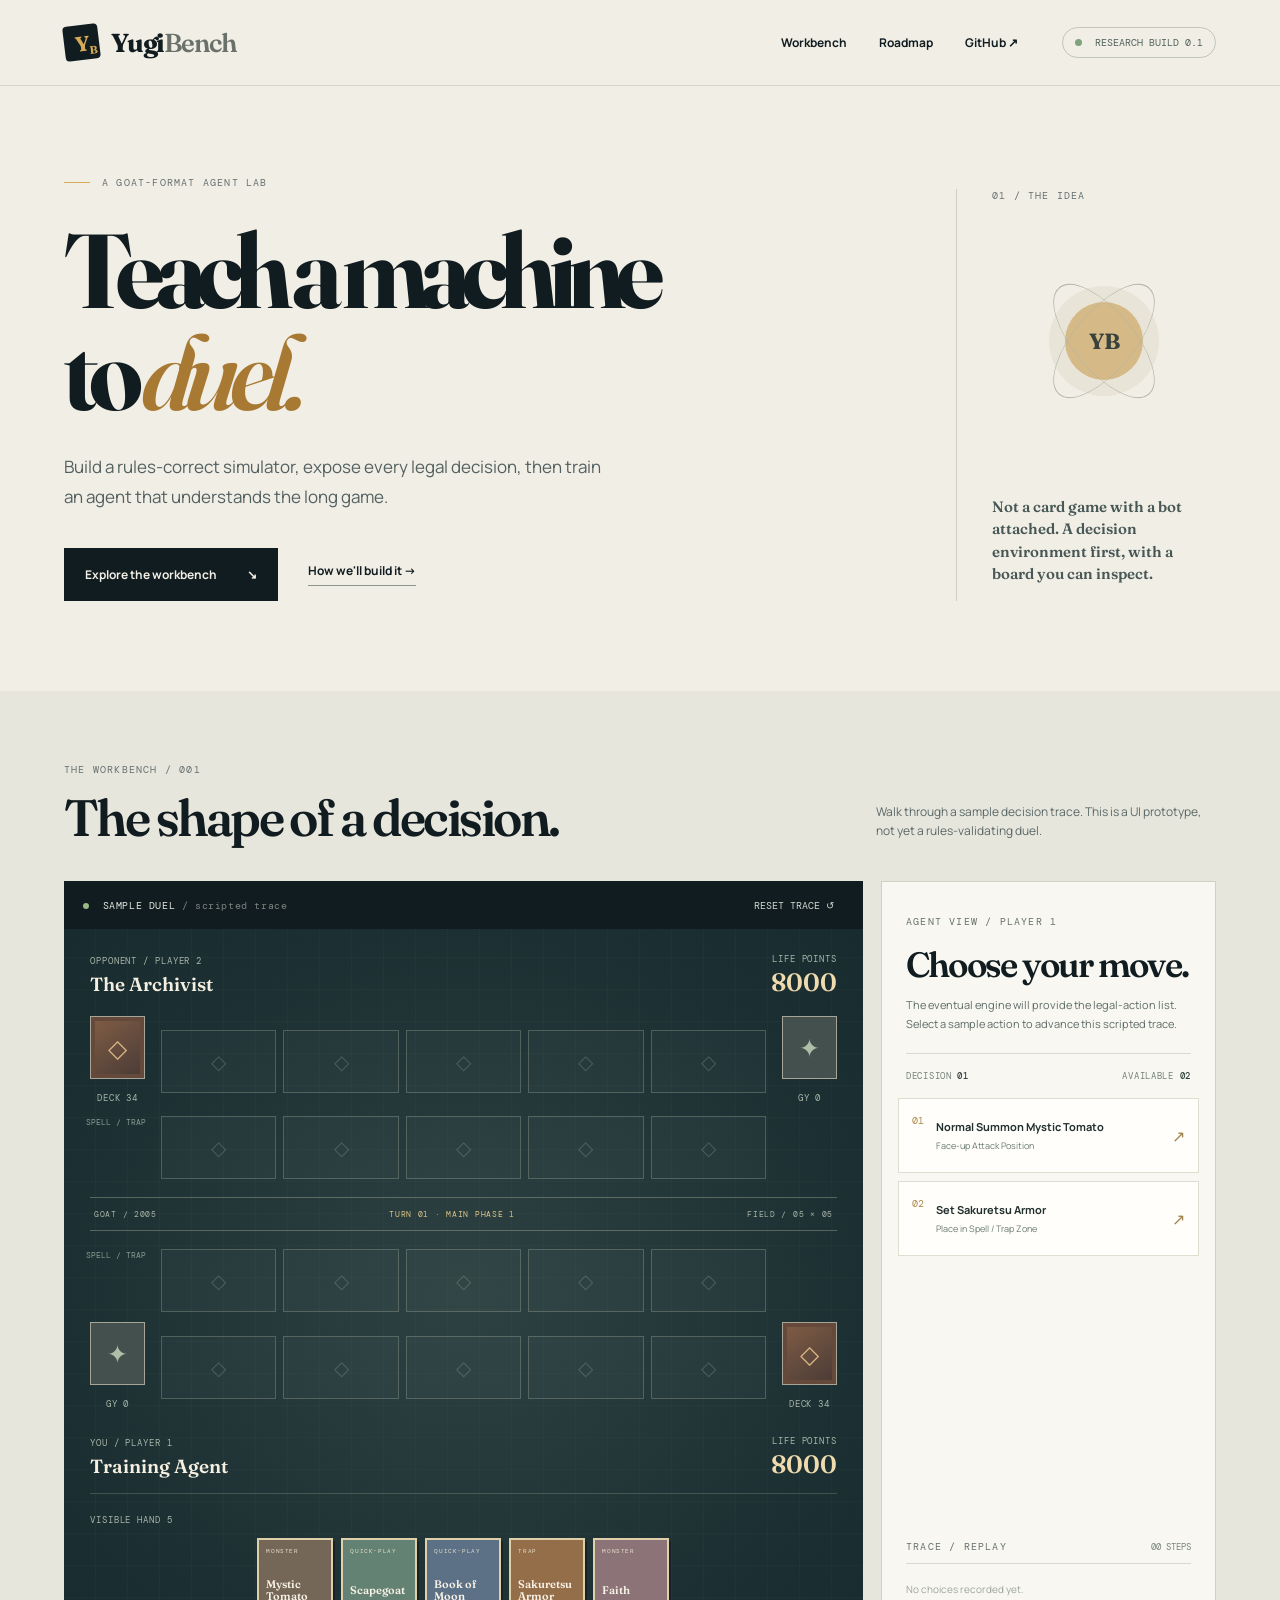
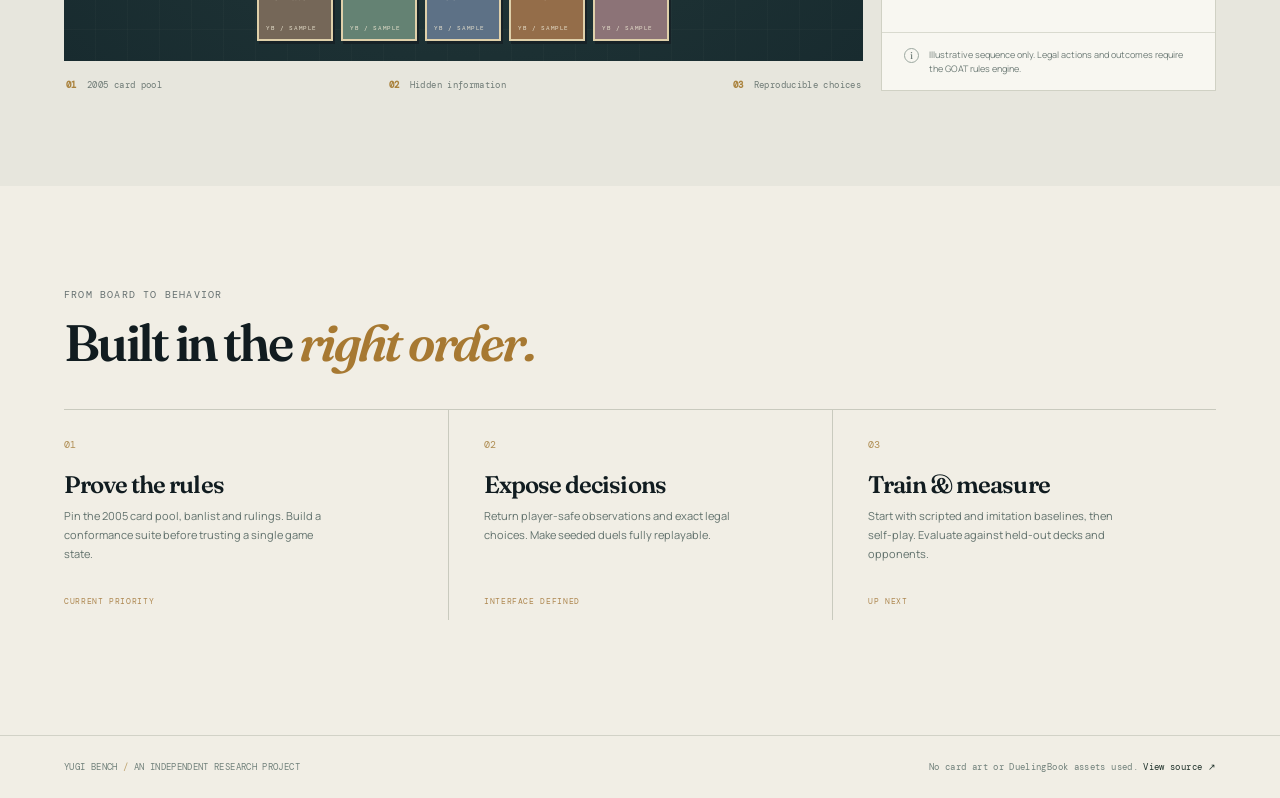
==== web/index.html @ cf8bb719 "Add GOAT agent web workbench and CloudFront deploy" ====
<!doctype html>
<html lang="en">
<head>
  <meta charset="utf-8">
  <meta name="viewport" content="width=device-width,initial-scale=1">
  <meta name="theme-color" content="#111c20">
  <meta name="description" content="Yugi Bench: a training-first workbench for GOAT-format agents.">
  <link rel="preconnect" href="https://fonts.googleapis.com">
  <link rel="preconnect" href="https://fonts.gstatic.com" crossorigin>
  <link href="https://fonts.googleapis.com/css2?family=DM+Mono:wght@400;500&family=Fraunces:opsz,wght,SOFT,WONK@9..144,600,0,1;9..144,700,0,1&family=Manrope:wght@400;500;600;700&display=swap" rel="stylesheet">
  <link rel="stylesheet" href="./styles.css">
  <title>Yugi Bench | GOAT agent workbench</title>
</head>
<body>
  <div class="app-shell">
    <header class="topbar">
      <a class="brand" href="#top" aria-label="Yugi Bench home"><span class="brand-mark" aria-hidden="true">Y<span class="mark-small">B</span></span><span>Yugi<span class="brand-light">Bench</span></span></a>
      <nav aria-label="Primary navigation"><a href="#workbench">Workbench</a><a href="#roadmap">Roadmap</a><a href="https://github.com/giuliovv/yugi-bench" target="_blank" rel="noopener noreferrer">GitHub <span aria-hidden="true">↗</span></a></nav>
      <span class="status"><span class="status-dot"></span> Research build 0.1</span>
    </header>

    <main id="top">
      <section class="intro" aria-labelledby="title">
        <div class="eyebrow"><span class="eyebrow-line"></span> A GOAT-FORMAT AGENT LAB</div>
        <div class="intro-grid">
          <div><h1 id="title">Teach a machine<br>to <em>duel.</em></h1><p>Build a rules-correct simulator, expose every legal decision, then train an agent that understands the long game.</p><div class="intro-actions"><a class="button primary" href="#workbench">Explore the workbench <span aria-hidden="true">↘</span></a><a class="text-link" href="#roadmap">How we'll build it <span aria-hidden="true">→</span></a></div></div>
          <div class="intro-aside"><span class="aside-index">01 / THE IDEA</span><div class="orbital" aria-hidden="true"><span class="orbit orbit-one"></span><span class="orbit orbit-two"></span><span class="orbital-core">YB</span></div><p>Not a card game with a bot attached. A decision environment first, with a board you can inspect.</p></div>
        </div>
      </section>

      <section class="workbench" id="workbench" aria-labelledby="workbench-title">
        <div class="section-heading"><div><span class="kicker">THE WORKBENCH / 001</span><h2 id="workbench-title">The shape of a decision.</h2></div><p>Walk through a sample decision trace. This is a UI prototype, not yet a rules-validating duel.</p></div>
        <div class="bench-grid">
          <div class="board-wrap">
            <div class="board-toolbar"><span><span class="live-dot"></span> SAMPLE DUEL <span class="toolbar-muted">/ scripted trace</span></span><button id="reset-demo" type="button">Reset trace ↺</button></div>
            <div class="duel-board" aria-label="Sample GOAT-format duel board">
              <div class="player-strip opponent"><div><span class="player-label">OPPONENT / PLAYER 2</span><div class="player-name">The Archivist</div></div><div class="life"><small>LIFE POINTS</small><strong id="opponent-lp">8000</strong></div></div>
              <div class="field-zone opponent-field"><div class="side-stack"><div class="stack-card card-back">◇</div><small>DECK <span id="opponent-deck">34</span></small></div><div class="slots" id="opponent-monsters" aria-label="Opponent monster zones"></div><div class="side-stack"><div class="stack-card grave">✦</div><small>GY <span id="opponent-grave">0</span></small></div></div>
              <div class="field-zone opponent-spells"><div class="slot-label">SPELL / TRAP</div><div class="slots" id="opponent-spell-zones" aria-label="Opponent spell and trap zones"></div></div>
              <div class="center-line"><span>GOAT / 2005</span><span id="phase-label">TURN 01 · MAIN PHASE 1</span><span>FIELD / 05 × 05</span></div>
              <div class="field-zone own-spells"><div class="slot-label">SPELL / TRAP</div><div class="slots" id="own-spell-zones" aria-label="Your spell and trap zones"></div></div>
              <div class="field-zone own-field"><div class="side-stack"><div class="stack-card grave">✦</div><small>GY <span id="own-grave">0</span></small></div><div class="slots" id="own-monsters" aria-label="Your monster zones"></div><div class="side-stack"><div class="stack-card card-back">◇</div><small>DECK <span id="own-deck">34</span></small></div></div>
              <div class="player-strip you"><div><span class="player-label">YOU / PLAYER 1</span><div class="player-name">Training Agent</div></div><div class="life"><small>LIFE POINTS</small><strong id="own-lp">8000</strong></div></div>
              <div class="hand-area"><span class="hand-title">VISIBLE HAND <span id="hand-count">5</span></span><div class="hand" id="hand" aria-label="Your sample hand"></div></div>
            </div>
            <div class="board-foot"><span><b>01</b> 2005 card pool</span><span><b>02</b> Hidden information</span><span><b>03</b> Reproducible choices</span></div>
          </div>
          <aside class="decision-panel" aria-labelledby="decision-title"><div class="panel-heading"><span class="kicker">AGENT VIEW / PLAYER 1</span><h3 id="decision-title">Choose your move.</h3><p id="decision-description">The eventual engine will provide the legal-action list. Select a sample action to advance this scripted trace.</p></div><div class="panel-divider"></div><div class="panel-meta"><span>DECISION <b id="decision-number">01</b></span><span>AVAILABLE <b id="action-count">02</b></span></div><div id="actions" class="action-list" aria-label="Sample actions"></div><div class="trace"><div class="trace-heading"><span class="kicker">TRACE / REPLAY</span><span id="trace-count">00 STEPS</span></div><ol id="trace-list" aria-live="polite"><li class="trace-empty">No choices recorded yet.</li></ol></div><div class="panel-note"><span class="note-icon">i</span><span>Illustrative sequence only. Legal actions and outcomes require the GOAT rules engine.</span></div></aside>
        </div>
      </section>

      <section class="roadmap" id="roadmap" aria-labelledby="roadmap-title"><div class="roadmap-head"><span class="kicker">FROM BOARD TO BEHAVIOR</span><h2 id="roadmap-title">Built in the <em>right order.</em></h2></div><div class="milestones"><article><span>01</span><h3>Prove the rules</h3><p>Pin the 2005 card pool, banlist and rulings. Build a conformance suite before trusting a single game state.</p><small>CURRENT PRIORITY</small></article><article><span>02</span><h3>Expose decisions</h3><p>Return player-safe observations and exact legal choices. Make seeded duels fully replayable.</p><small>INTERFACE DEFINED</small></article><article><span>03</span><h3>Train & measure</h3><p>Start with scripted and imitation baselines, then self-play. Evaluate against held-out decks and opponents.</p><small>UP NEXT</small></article></div></section>
    </main>
    <footer><span>YUGI BENCH <span class="footer-separator">/</span> AN INDEPENDENT RESEARCH PROJECT</span><span>No card art or DuelingBook assets used. <a href="https://github.com/giuliovv/yugi-bench" target="_blank" rel="noopener noreferrer">View source ↗</a></span></footer>
  </div>
  <script src="./app.js" defer></script>
</body>
</html>
---- web/styles.css ----
:root{--ink:#111c20;--ink-2:#203037;--paper:#f1eee5;--card:#f8f6ef;--gold:#d4a958;--line:#c9c9bc;--sage:#a4b29a;--muted:#667476}*{box-sizing:border-box}html{scroll-behavior:smooth}body{margin:0;background:var(--paper);color:var(--ink);font-family:Manrope,sans-serif}button,a{font:inherit}button{cursor:pointer}a{color:inherit;text-decoration:none}a:focus-visible,button:focus-visible{outline:3px solid var(--gold);outline-offset:3px}.app-shell{max-width:1650px;margin:0 auto}.topbar{height:86px;display:flex;align-items:center;gap:44px;padding:0 clamp(24px,5vw,84px);border-bottom:1px solid #d4d4c8}.brand{font-family:Fraunces,serif;font-size:26px;font-weight:700;letter-spacing:-.045em;display:flex;align-items:center;gap:12px;white-space:nowrap}.brand-mark{display:grid;place-items:center;width:35px;height:35px;background:var(--ink);color:var(--gold);font-size:21px;position:relative;transform:rotate(-7deg);border-radius:4px}.mark-small{font-size:11px;position:absolute;right:4px;bottom:2px}.brand-light{font-weight:600;color:#69716a}.topbar nav{display:flex;gap:32px;align-items:center;margin-left:auto}.topbar nav a{font-size:12px;font-weight:700}.topbar nav a:hover,.text-link:hover,footer a:hover{color:#9b6a20}.status{border:1px solid #c2c5b9;border-radius:100px;padding:8px 12px;color:#51615c;font:10px 'DM Mono',monospace;text-transform:uppercase;white-space:nowrap}.status-dot,.live-dot{display:inline-block;width:7px;height:7px;border-radius:100%;background:#80a37c;margin-right:7px}.intro{padding:clamp(60px,7vw,110px) clamp(24px,5vw,84px) 90px;position:relative;overflow:hidden}.eyebrow,.kicker,.aside-index{font:10px 'DM Mono',monospace;letter-spacing:.12em;color:#677171}.eyebrow{display:flex;align-items:center;gap:12px}.eyebrow-line{width:26px;height:1px;background:var(--gold)}.intro-grid{display:grid;grid-template-columns:minmax(0,1.55fr) minmax(260px,.45fr);gap:60px;align-items:center}.intro h1{font:700 clamp(72px,8.2vw,140px)/.98 Fraunces,serif;letter-spacing:-.078em;margin:30px 0 28px}.intro h1 em,.roadmap h2 em{font-weight:600;color:#a77932}.intro-grid>div:first-child>p{font-size:17px;line-height:1.75;color:#536061;max-width:540px}.intro-actions{display:flex;align-items:center;gap:30px;margin-top:36px}.button{display:inline-flex;align-items:center;justify-content:space-between;gap:30px;padding:17px 20px;font-size:12px;font-weight:700;border:1px solid var(--ink);min-height:52px}.button.primary{background:var(--ink);color:var(--paper)}.button.primary:hover{background:var(--ink-2)}.text-link{font-size:12px;font-weight:700;border-bottom:1px solid #8d968d;padding-bottom:6px}.intro-aside{align-self:stretch;border-left:1px solid #cfcec1;padding-left:35px;display:flex;flex-direction:column;justify-content:space-between;min-height:340px}.intro-aside p{max-width:265px;font:600 15px/1.5 Fraunces,serif;color:#465755}.orbital{height:170px;position:relative;display:grid;place-items:center}.orbit{position:absolute;border:1px solid #adb5a7;border-radius:50%;width:140px;height:140px}.orbit-one{transform:rotate(40deg) scaleX(.43)}.orbit-two{transform:rotate(-40deg) scaleX(.43)}.orbital-core{height:78px;width:78px;border-radius:50%;display:grid;place-items:center;background:#d5b986;color:#38413b;font:700 22px Fraunces,serif;box-shadow:0 0 0 16px #e9e4d8}.workbench{background:#e7e6dd;padding:65px clamp(24px,5vw,84px) 95px}.section-heading{display:flex;justify-content:space-between;align-items:end;gap:40px;margin-bottom:35px}.section-heading h2,.roadmap h2{font:600 clamp(38px,4vw,64px)/1.1 Fraunces,serif;letter-spacing:-.05em;margin:12px 0 0}.section-heading p{max-width:340px;color:#596867;font-size:12px;line-height:1.6;margin:0 0 6px}.bench-grid{display:grid;grid-template-columns:minmax(0,1.55fr) minmax(310px,.65fr);gap:18px}.board-wrap{min-width:0}.board-toolbar{height:48px;background:var(--ink);color:#e6e9df;display:flex;align-items:center;justify-content:space-between;padding:0 19px;font:10px 'DM Mono',monospace;letter-spacing:.06em}.board-toolbar button{background:none;color:#cfd8ce;border:0;padding:10px;text-transform:uppercase;font:10px 'DM Mono',monospace}.board-toolbar button:hover{color:var(--gold)}.toolbar-muted{opacity:.5}.live-dot{height:6px;width:6px;background:#9bb883}.duel-board{background:radial-gradient(ellipse at center,#2e4142 0%,#1c3033 70%,#182b2f 100%);color:#f4efe0;padding:16px 26px 20px;min-height:570px;position:relative;overflow:hidden}.duel-board:before{content:"";position:absolute;inset:0;background:repeating-linear-gradient(0deg,transparent 0 31px,rgba(220,220,193,.025) 31px 32px),repeating-linear-gradient(90deg,transparent 0 31px,rgba(220,220,193,.025) 31px 32px);pointer-events:none}.player-strip,.field-zone,.center-line,.hand-area{position:relative}.player-strip{display:flex;justify-content:space-between;align-items:center}.player-label,.life small,.side-stack small,.hand-title,.hand-card span,.hand-card small{font:9px 'DM Mono',monospace;letter-spacing:.1em;color:#a8b5a9}.player-name{font:600 19px Fraunces,serif;margin-top:3px}.life{text-align:right}.life strong{display:block;font:600 25px Fraunces,serif;color:#efdbad}.field-zone{display:flex;align-items:center;gap:16px;margin:10px 0}.opponent-field{margin-top:19px}.side-stack{width:55px;flex:none;text-align:center}.stack-card{height:63px;border:1px solid #a6a597;display:grid;place-items:center;margin-bottom:5px;font-size:25px}.card-back{background:linear-gradient(145deg,#825e45,#483a36);color:#dab686;box-shadow:inset 0 0 0 4px #654a3b}.grave{background:#43504d;color:#afbea8}.slots{display:grid;grid-template-columns:repeat(5,minmax(0,1fr));gap:7px;flex:1}.empty-slot,.zone-card{height:63px;border:1px solid rgba(225,224,200,.23);display:grid;place-items:center;color:rgba(224,225,199,.2);background:rgba(255,255,255,.025)}.empty-slot span{font-size:20px}.zone-card{border-color:#c2b08e;box-shadow:inset 0 0 0 3px #2a3939;color:#f3e8d6;display:flex;align-items:center;justify-content:center;flex-direction:column;gap:4px}.zone-card span{font-size:18px}.zone-card b{font:8px 'DM Mono',monospace;letter-spacing:.03em}.zone-card.earth{background:#75685a}.zone-card.amber{background:#8e6e4b}.zone-card.blue{background:#65717b}.opponent-spells,.own-spells{margin-left:71px;margin-right:71px;position:relative}.slot-label{position:absolute;top:0;left:-75px;width:70px;font:8px 'DM Mono',monospace;color:#899a91;line-height:1.6}.center-line{display:flex;justify-content:space-between;align-items:center;border-top:1px solid rgba(226,221,185,.3);border-bottom:1px solid rgba(226,221,185,.3);font:8px 'DM Mono',monospace;letter-spacing:.09em;color:#a9b3a6;margin:18px 0;padding:11px 4px}.center-line span:nth-child(2){color:#dfc587}.you{margin-top:15px}.hand-area{border-top:1px solid rgba(226,221,185,.2);margin-top:14px;padding-top:12px}.hand{display:flex;justify-content:center;gap:8px;margin-top:10px}.hand-card{width:76px;height:103px;padding:7px;background:#a49b81;color:#f8f2e6;border:2px solid #dfd0aa;display:flex;flex-direction:column;justify-content:space-between;box-shadow:2px 3px 0 #172227}.hand-card span,.hand-card small{font-size:6px;color:#e8e2ce}.hand-card strong{font:600 11px/1.1 Fraunces,serif}.hand-card.earth{background:#756758}.hand-card.sage{background:#648273}.hand-card.blue{background:#5d7186}.hand-card.amber{background:#946d49}.hand-card.rose{background:#8c7377}.board-foot{display:flex;justify-content:space-between;padding:18px 2px 0;color:#6f7b76;font:9px 'DM Mono',monospace;letter-spacing:.04em;gap:12px}.board-foot b{color:#aa833e;margin-right:5px}.decision-panel{background:#f8f7f1;border:1px solid #d0d1c4;display:flex;flex-direction:column;min-height:620px}.panel-heading{padding:26px 24px 20px}.panel-heading h3{font:600 35px/1.08 Fraunces,serif;letter-spacing:-.05em;margin:16px 0 12px}.panel-heading p{color:#5e6c68;font-size:11px;line-height:1.7;margin:0}.panel-divider{height:1px;background:#d9dacf;margin:0 24px}.panel-meta{display:flex;justify-content:space-between;padding:16px 24px;font:9px 'DM Mono',monospace;letter-spacing:.08em;color:#74807b}.panel-meta b{color:#354440;font-weight:500}.action-list{padding:0 16px}.action-button{width:100%;min-height:75px;border:1px solid #deded1;background:#fffefa;text-align:left;display:flex;align-items:center;gap:12px;padding:10px 13px;margin-bottom:8px;color:#21302f}.action-button:hover{border-color:#a38248;background:#f7f1e4;transform:translateX(2px)}.action-index{align-self:flex-start;padding-top:5px;color:#aa864a;font:10px 'DM Mono',monospace}.action-button strong,.action-button small{display:block}.action-button strong{font-size:11px}.action-button small{font-size:9px;color:#697a73;margin-top:5px}.action-arrow{margin-left:auto;color:#a18350}.action-end{padding:20px;background:#e8eee4;font-size:11px;line-height:1.6}.trace{padding:18px 24px;margin-top:auto}.trace-heading{display:flex;justify-content:space-between;align-items:center;border-bottom:1px solid #d9dacf;padding-bottom:10px}.trace-heading>span:last-child{font:9px 'DM Mono',monospace;color:#78837e}.trace ol{list-style:none;padding:0;max-height:100px;overflow:auto}.trace li{font-size:10px;line-height:1.8;color:#455954}.trace li span{font:9px 'DM Mono',monospace;color:#ac8c4d;margin-right:12px}.trace-empty{color:#9ba59c!important}.panel-note{border-top:1px solid #d9dacf;padding:15px 22px;display:flex;gap:10px;color:#6d7b76;font-size:9px;line-height:1.5}.note-icon{width:15px;height:15px;border:1px solid #9ca8a0;border-radius:50%;display:grid;place-items:center;flex:none;font:10px Fraunces,serif}.roadmap{padding:95px clamp(24px,5vw,84px) 115px}.roadmap-head{margin-bottom:38px}.milestones{display:grid;grid-template-columns:repeat(3,1fr);gap:0;border-top:1px solid #c9cabe}.milestones article{padding:28px 35px 14px 0;min-height:210px;display:flex;flex-direction:column}.milestones article+article{border-left:1px solid #c9cabe;padding-left:35px}.milestones article>span{color:#af8d52;font:10px 'DM Mono',monospace}.milestones h3{font:600 24px Fraunces,serif;letter-spacing:-.04em;margin:19px 0 8px}.milestones p{font-size:11px;line-height:1.7;color:#61716c;margin:0;max-width:260px}.milestones small{font:8px 'DM Mono',monospace;letter-spacing:.08em;margin-top:auto;padding-top:20px;color:#ae8851}footer{border-top:1px solid #d2d2c7;padding:25px clamp(24px,5vw,84px);display:flex;justify-content:space-between;gap:20px;color:#71817b;font:9px 'DM Mono',monospace;letter-spacing:.04em}footer a{color:#21332c}.footer-separator{color:#bda16c}@media(max-width:1080px){.intro-grid{grid-template-columns:1fr 230px;gap:25px}.bench-grid{grid-template-columns:1fr}.decision-panel{min-height:0}.topbar{gap:24px}.topbar nav{gap:16px}}@media(max-width:700px){.topbar{height:70px;padding:0 18px}.brand{font-size:21px}.topbar nav{margin-left:auto}.topbar nav a:not(:last-child),.status{display:none}.intro{padding:60px 24px 70px}.intro-grid{grid-template-columns:1fr}.intro h1{font-size:clamp(63px,15vw,88px);margin:25px 0}.intro-aside{display:none}.intro-actions{align-items:flex-start;flex-direction:column;gap:22px}.workbench{padding:52px 12px 70px}.section-heading{padding:0 12px;display:block}.section-heading p{margin-top:12px}.duel-board{padding:15px 9px;min-height:520px}.field-zone{gap:5px}.side-stack{width:33px}.stack-card{height:48px;font-size:18px}.side-stack small{font-size:6px}.slots{gap:3px}.empty-slot,.zone-card{height:48px}.zone-card b{font-size:5px}.zone-card span{font-size:14px}.opponent-spells,.own-spells{margin-left:38px;margin-right:38px}.slot-label{display:none}.hand-card{width:56px;height:80px;padding:5px}.hand-card strong{font-size:8px}.hand-card span,.hand-card small{font-size:5px}.center-line{font-size:6px}.board-foot{font-size:7px;padding:12px 3px}.roadmap{padding:75px 24px}.milestones{grid-template-columns:1fr}.milestones article,.milestones article+article{padding:24px 0;border-left:0;border-bottom:1px solid #d3d2c6;min-height:170px}footer{padding:25px 24px;display:block;line-height:2}}
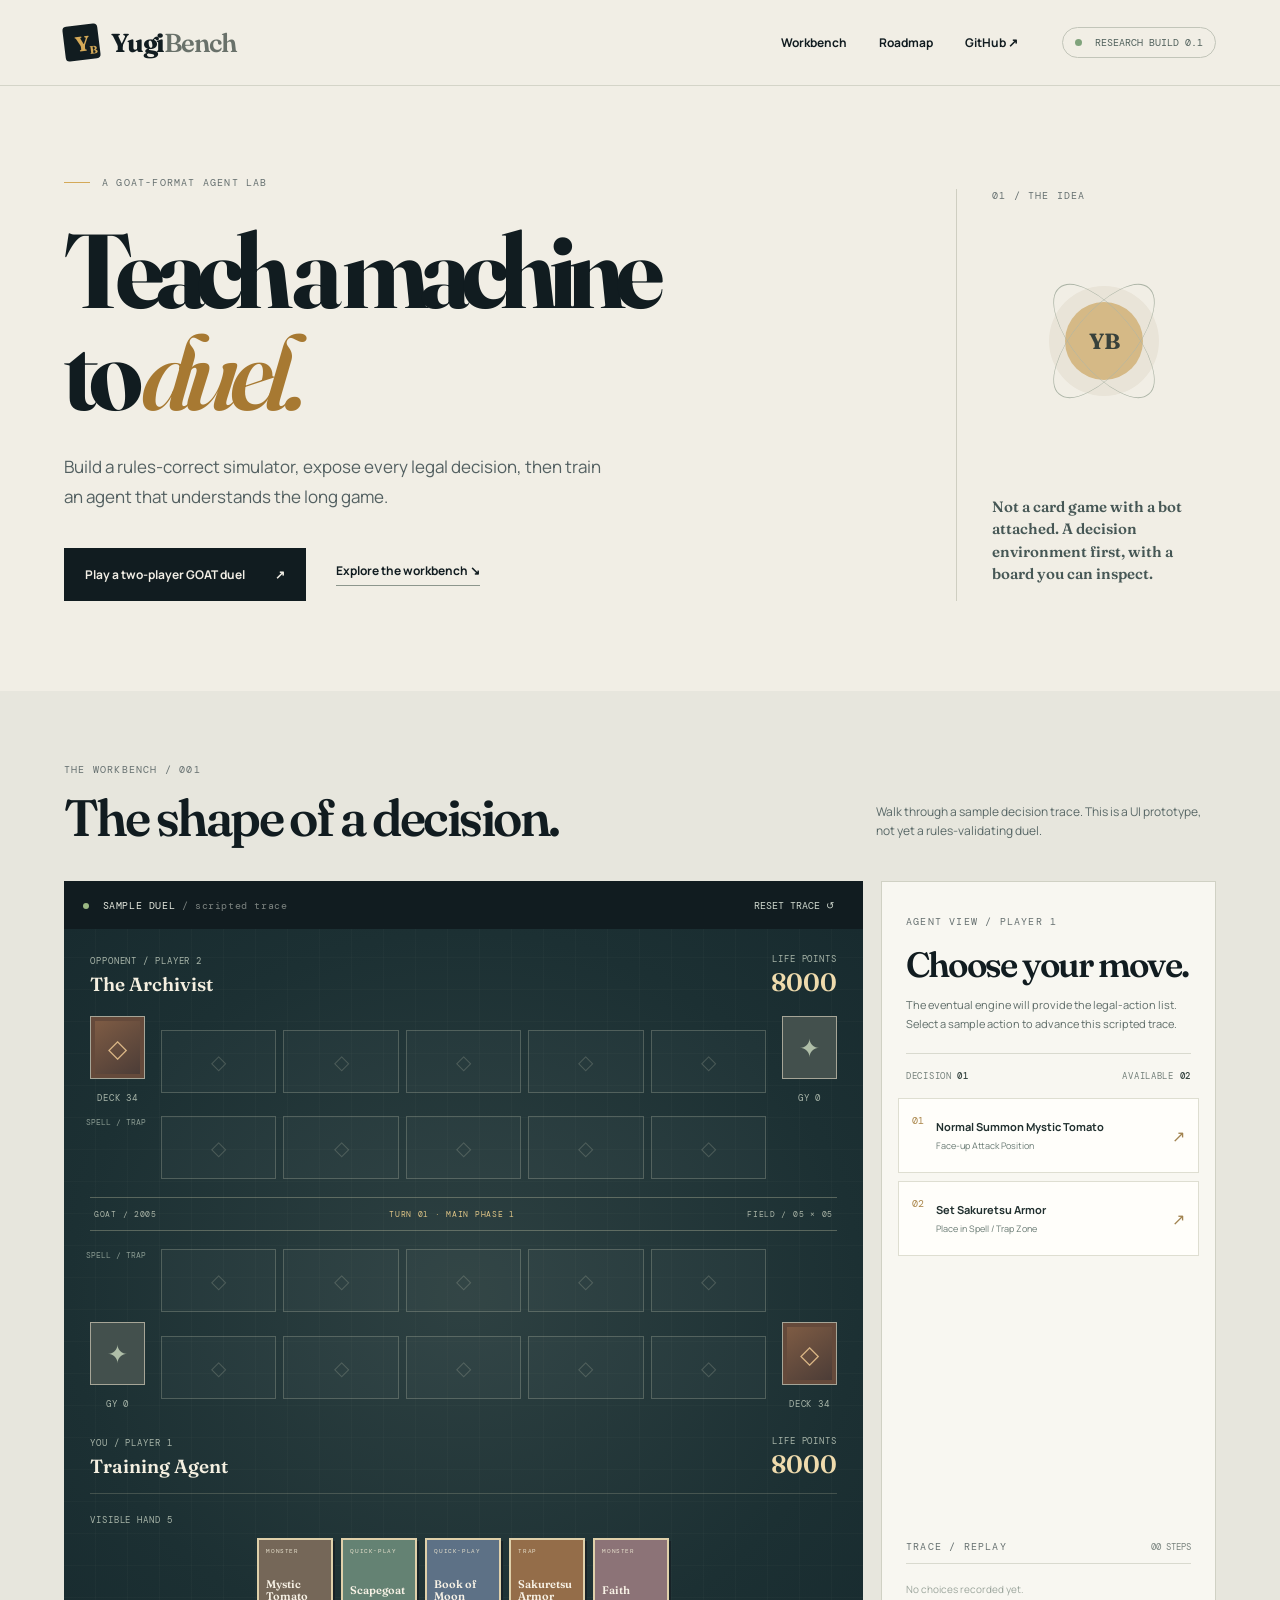
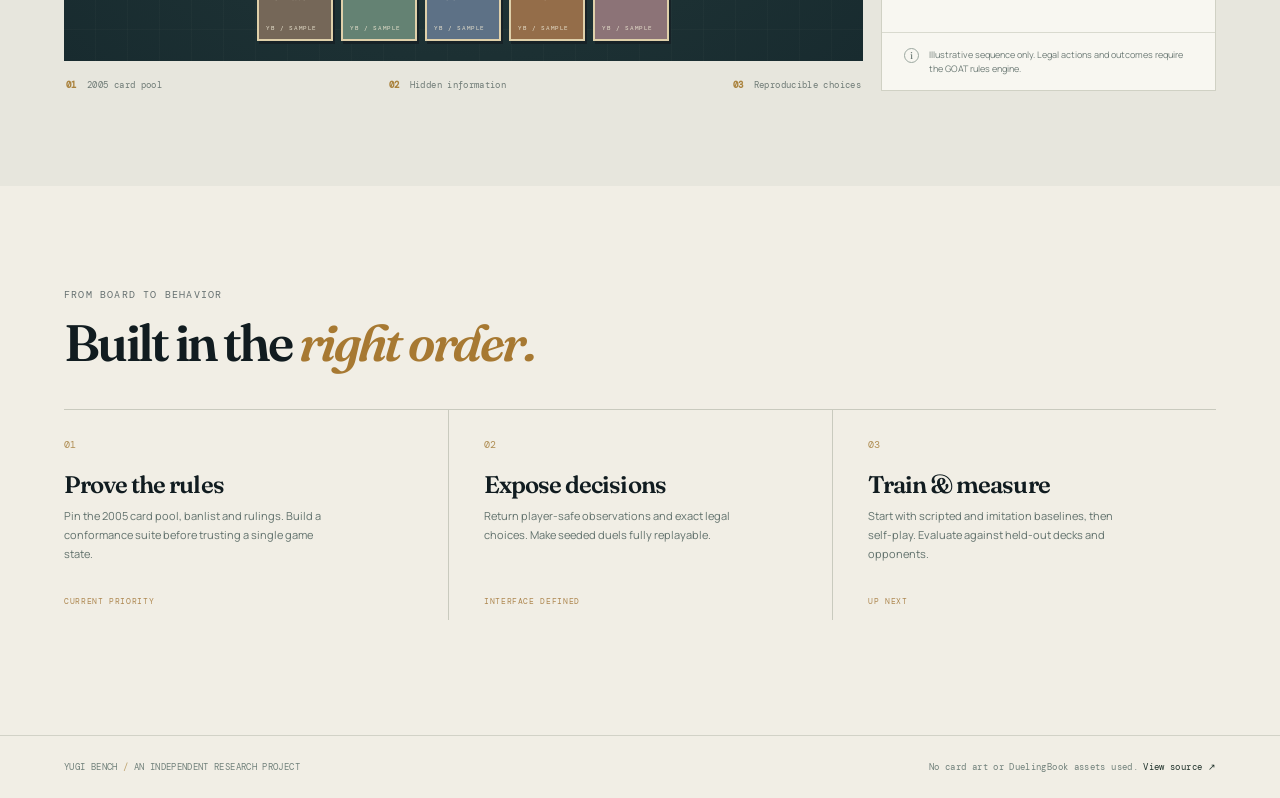
==== commit 9fa8e82b: "Add rules-validated local two-player GOAT duel" ====
--- a/web/index.html
+++ b/web/index.html
@@ -23,7 +23,7 @@
       <section class="intro" aria-labelledby="title">
         <div class="eyebrow"><span class="eyebrow-line"></span> A GOAT-FORMAT AGENT LAB</div>
         <div class="intro-grid">
-          <div><h1 id="title">Teach a machine<br>to <em>duel.</em></h1><p>Build a rules-correct simulator, expose every legal decision, then train an agent that understands the long game.</p><div class="intro-actions"><a class="button primary" href="#workbench">Explore the workbench <span aria-hidden="true">↘</span></a><a class="text-link" href="#roadmap">How we'll build it <span aria-hidden="true">→</span></a></div></div>
+          <div><h1 id="title">Teach a machine<br>to <em>duel.</em></h1><p>Build a rules-correct simulator, expose every legal decision, then train an agent that understands the long game.</p><div class="intro-actions"><a class="button primary" href="./play.html">Play a two-player GOAT duel <span aria-hidden="true">↗</span></a><a class="text-link" href="#workbench">Explore the workbench <span aria-hidden="true">↘</span></a></div></div>
           <div class="intro-aside"><span class="aside-index">01 / THE IDEA</span><div class="orbital" aria-hidden="true"><span class="orbit orbit-one"></span><span class="orbit orbit-two"></span><span class="orbital-core">YB</span></div><p>Not a card game with a bot attached. A decision environment first, with a board you can inspect.</p></div>
         </div>
       </section>
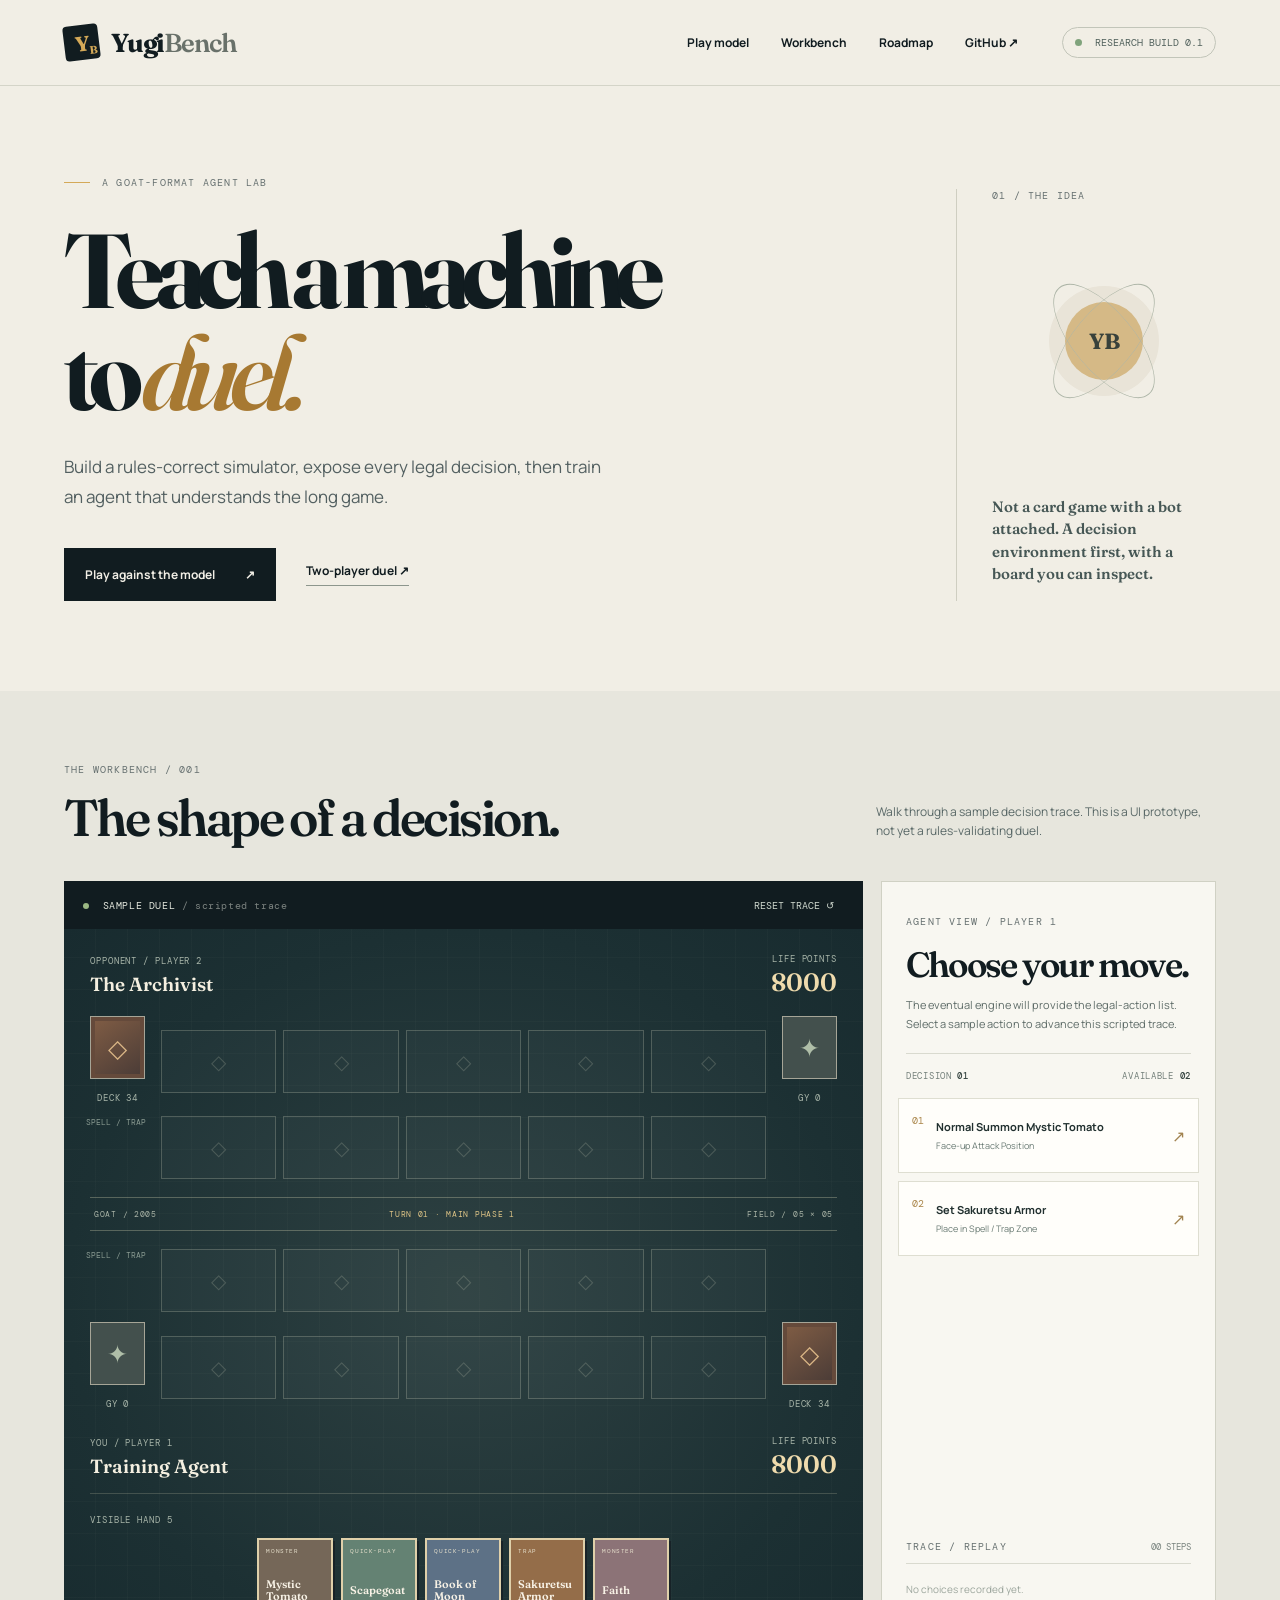
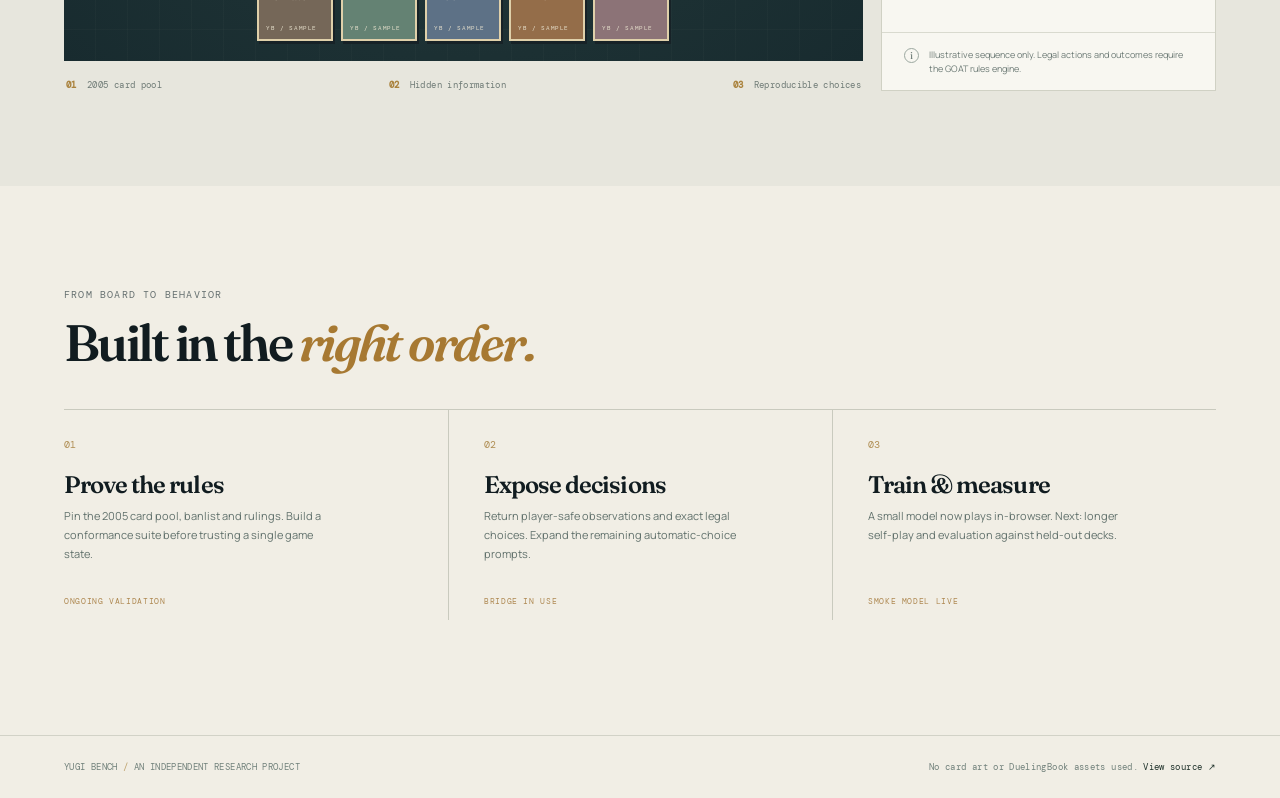
==== commit 970cd17e: "Add browser duel against trained smoke policy" ====
--- a/web/index.html
+++ b/web/index.html
@@ -15,7 +15,7 @@
   <div class="app-shell">
     <header class="topbar">
       <a class="brand" href="#top" aria-label="Yugi Bench home"><span class="brand-mark" aria-hidden="true">Y<span class="mark-small">B</span></span><span>Yugi<span class="brand-light">Bench</span></span></a>
-      <nav aria-label="Primary navigation"><a href="#workbench">Workbench</a><a href="#roadmap">Roadmap</a><a href="https://github.com/giuliovv/yugi-bench" target="_blank" rel="noopener noreferrer">GitHub <span aria-hidden="true">↗</span></a></nav>
+      <nav aria-label="Primary navigation"><a href="./bot.html">Play model</a><a href="#workbench">Workbench</a><a href="#roadmap">Roadmap</a><a href="https://github.com/giuliovv/yugi-bench" target="_blank" rel="noopener noreferrer">GitHub <span aria-hidden="true">↗</span></a></nav>
       <span class="status"><span class="status-dot"></span> Research build 0.1</span>
     </header>
 
@@ -23,7 +23,7 @@
       <section class="intro" aria-labelledby="title">
         <div class="eyebrow"><span class="eyebrow-line"></span> A GOAT-FORMAT AGENT LAB</div>
         <div class="intro-grid">
-          <div><h1 id="title">Teach a machine<br>to <em>duel.</em></h1><p>Build a rules-correct simulator, expose every legal decision, then train an agent that understands the long game.</p><div class="intro-actions"><a class="button primary" href="./play.html">Play a two-player GOAT duel <span aria-hidden="true">↗</span></a><a class="text-link" href="#workbench">Explore the workbench <span aria-hidden="true">↘</span></a></div></div>
+          <div><h1 id="title">Teach a machine<br>to <em>duel.</em></h1><p>Build a rules-correct simulator, expose every legal decision, then train an agent that understands the long game.</p><div class="intro-actions"><a class="button primary" href="./bot.html">Play against the model <span aria-hidden="true">↗</span></a><a class="text-link" href="./play.html">Two-player duel <span aria-hidden="true">↗</span></a></div></div>
           <div class="intro-aside"><span class="aside-index">01 / THE IDEA</span><div class="orbital" aria-hidden="true"><span class="orbit orbit-one"></span><span class="orbit orbit-two"></span><span class="orbital-core">YB</span></div><p>Not a card game with a bot attached. A decision environment first, with a board you can inspect.</p></div>
         </div>
       </section>
@@ -49,7 +49,7 @@
         </div>
       </section>
 
-      <section class="roadmap" id="roadmap" aria-labelledby="roadmap-title"><div class="roadmap-head"><span class="kicker">FROM BOARD TO BEHAVIOR</span><h2 id="roadmap-title">Built in the <em>right order.</em></h2></div><div class="milestones"><article><span>01</span><h3>Prove the rules</h3><p>Pin the 2005 card pool, banlist and rulings. Build a conformance suite before trusting a single game state.</p><small>CURRENT PRIORITY</small></article><article><span>02</span><h3>Expose decisions</h3><p>Return player-safe observations and exact legal choices. Make seeded duels fully replayable.</p><small>INTERFACE DEFINED</small></article><article><span>03</span><h3>Train & measure</h3><p>Start with scripted and imitation baselines, then self-play. Evaluate against held-out decks and opponents.</p><small>UP NEXT</small></article></div></section>
+      <section class="roadmap" id="roadmap" aria-labelledby="roadmap-title"><div class="roadmap-head"><span class="kicker">FROM BOARD TO BEHAVIOR</span><h2 id="roadmap-title">Built in the <em>right order.</em></h2></div><div class="milestones"><article><span>01</span><h3>Prove the rules</h3><p>Pin the 2005 card pool, banlist and rulings. Build a conformance suite before trusting a single game state.</p><small>ONGOING VALIDATION</small></article><article><span>02</span><h3>Expose decisions</h3><p>Return player-safe observations and exact legal choices. Expand the remaining automatic-choice prompts.</p><small>BRIDGE IN USE</small></article><article><span>03</span><h3>Train & measure</h3><p>A small model now plays in-browser. Next: longer self-play and evaluation against held-out decks.</p><small>SMOKE MODEL LIVE</small></article></div></section>
     </main>
     <footer><span>YUGI BENCH <span class="footer-separator">/</span> AN INDEPENDENT RESEARCH PROJECT</span><span>No card art or DuelingBook assets used. <a href="https://github.com/giuliovv/yugi-bench" target="_blank" rel="noopener noreferrer">View source ↗</a></span></footer>
   </div>
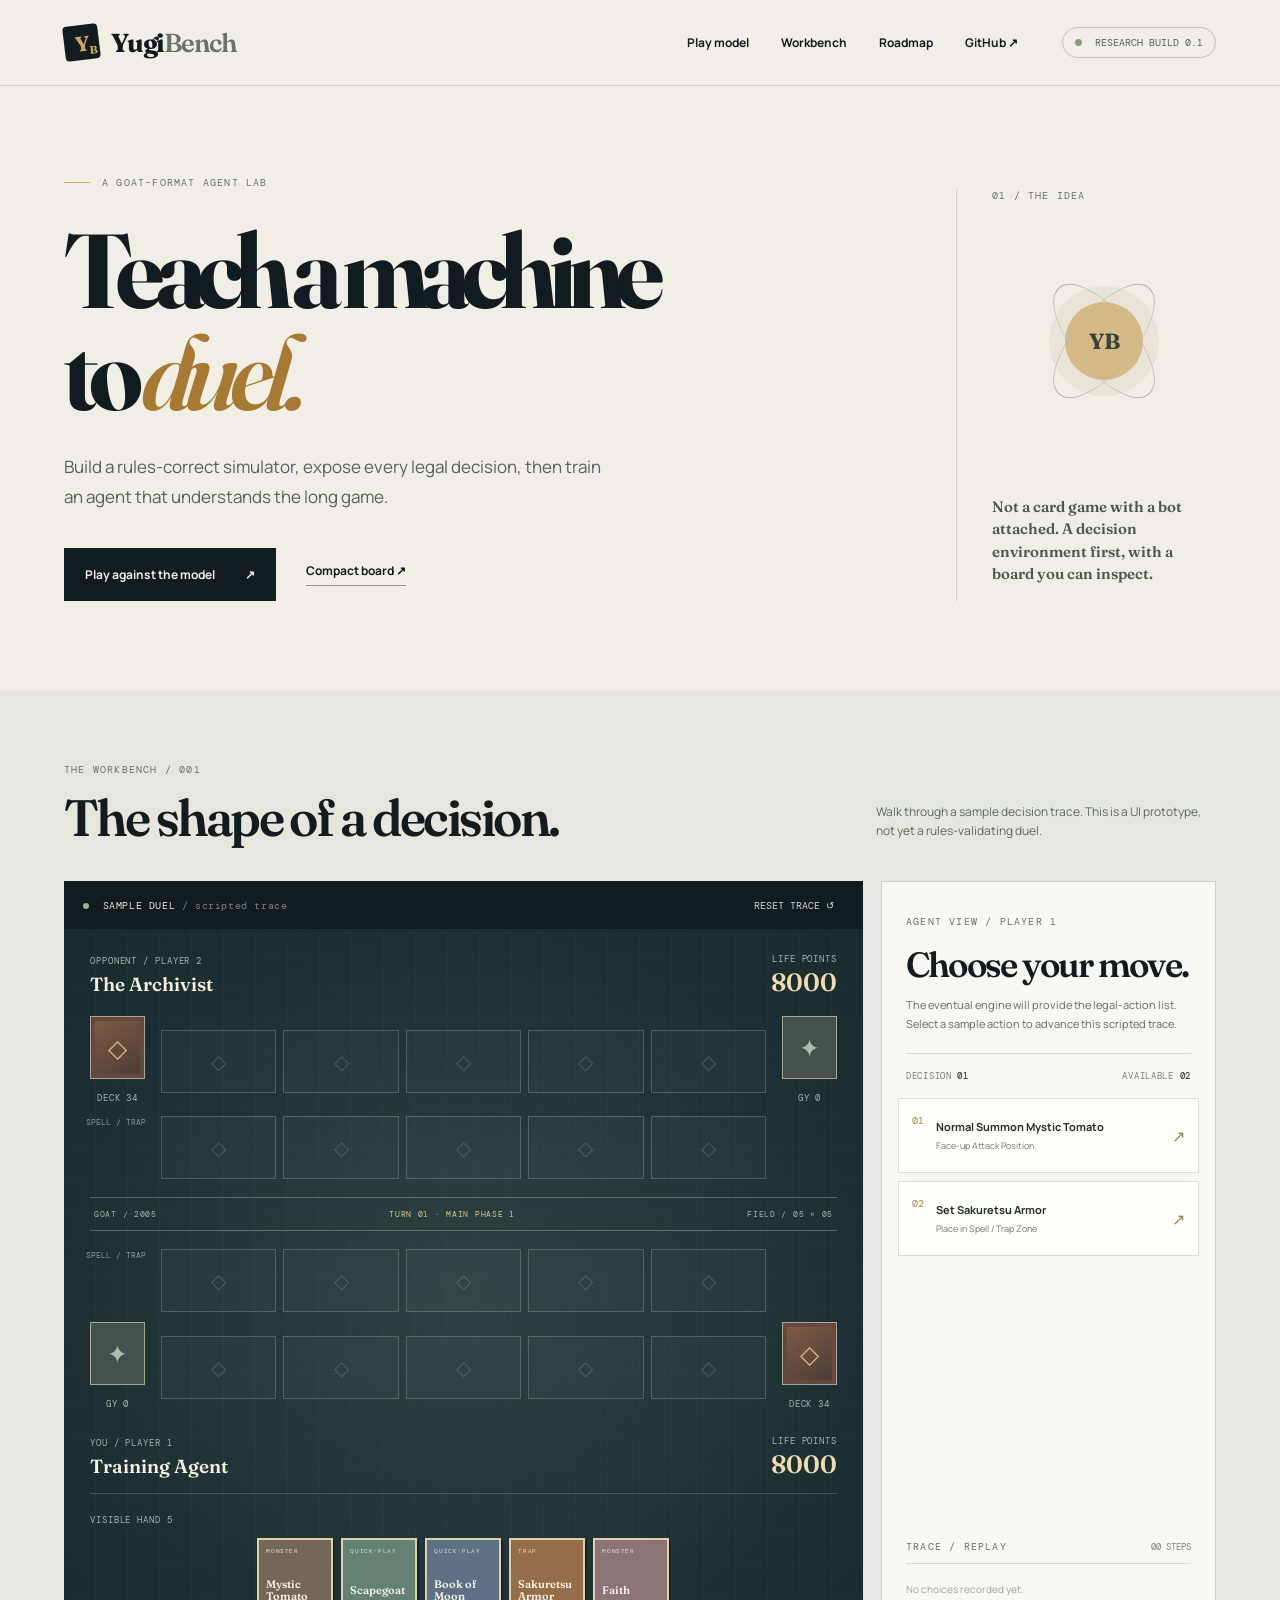
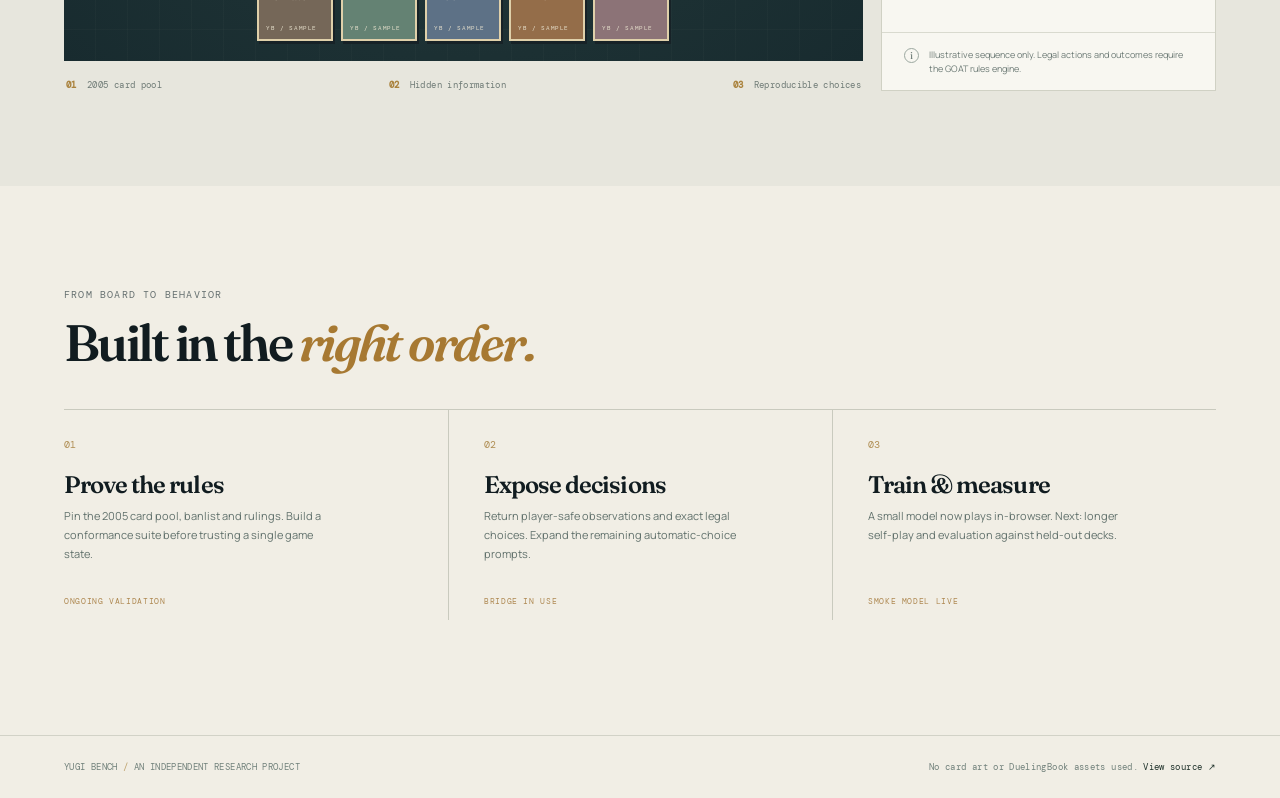
==== commit 937d13d3: "Integrate smoke model into rich GOAT duel UI" ====
--- a/web/index.html
+++ b/web/index.html
@@ -15,7 +15,7 @@
   <div class="app-shell">
     <header class="topbar">
       <a class="brand" href="#top" aria-label="Yugi Bench home"><span class="brand-mark" aria-hidden="true">Y<span class="mark-small">B</span></span><span>Yugi<span class="brand-light">Bench</span></span></a>
-      <nav aria-label="Primary navigation"><a href="./bot.html">Play model</a><a href="#workbench">Workbench</a><a href="#roadmap">Roadmap</a><a href="https://github.com/giuliovv/yugi-bench" target="_blank" rel="noopener noreferrer">GitHub <span aria-hidden="true">↗</span></a></nav>
+      <nav aria-label="Primary navigation"><a href="./play.html">Play model</a><a href="#workbench">Workbench</a><a href="#roadmap">Roadmap</a><a href="https://github.com/giuliovv/yugi-bench" target="_blank" rel="noopener noreferrer">GitHub <span aria-hidden="true">↗</span></a></nav>
       <span class="status"><span class="status-dot"></span> Research build 0.1</span>
     </header>
 
@@ -23,7 +23,7 @@
       <section class="intro" aria-labelledby="title">
         <div class="eyebrow"><span class="eyebrow-line"></span> A GOAT-FORMAT AGENT LAB</div>
         <div class="intro-grid">
-          <div><h1 id="title">Teach a machine<br>to <em>duel.</em></h1><p>Build a rules-correct simulator, expose every legal decision, then train an agent that understands the long game.</p><div class="intro-actions"><a class="button primary" href="./bot.html">Play against the model <span aria-hidden="true">↗</span></a><a class="text-link" href="./play.html">Two-player duel <span aria-hidden="true">↗</span></a></div></div>
+          <div><h1 id="title">Teach a machine<br>to <em>duel.</em></h1><p>Build a rules-correct simulator, expose every legal decision, then train an agent that understands the long game.</p><div class="intro-actions"><a class="button primary" href="./play.html">Play against the model <span aria-hidden="true">↗</span></a><a class="text-link" href="./bot.html">Compact board <span aria-hidden="true">↗</span></a></div></div>
           <div class="intro-aside"><span class="aside-index">01 / THE IDEA</span><div class="orbital" aria-hidden="true"><span class="orbit orbit-one"></span><span class="orbit orbit-two"></span><span class="orbital-core">YB</span></div><p>Not a card game with a bot attached. A decision environment first, with a board you can inspect.</p></div>
         </div>
       </section>
